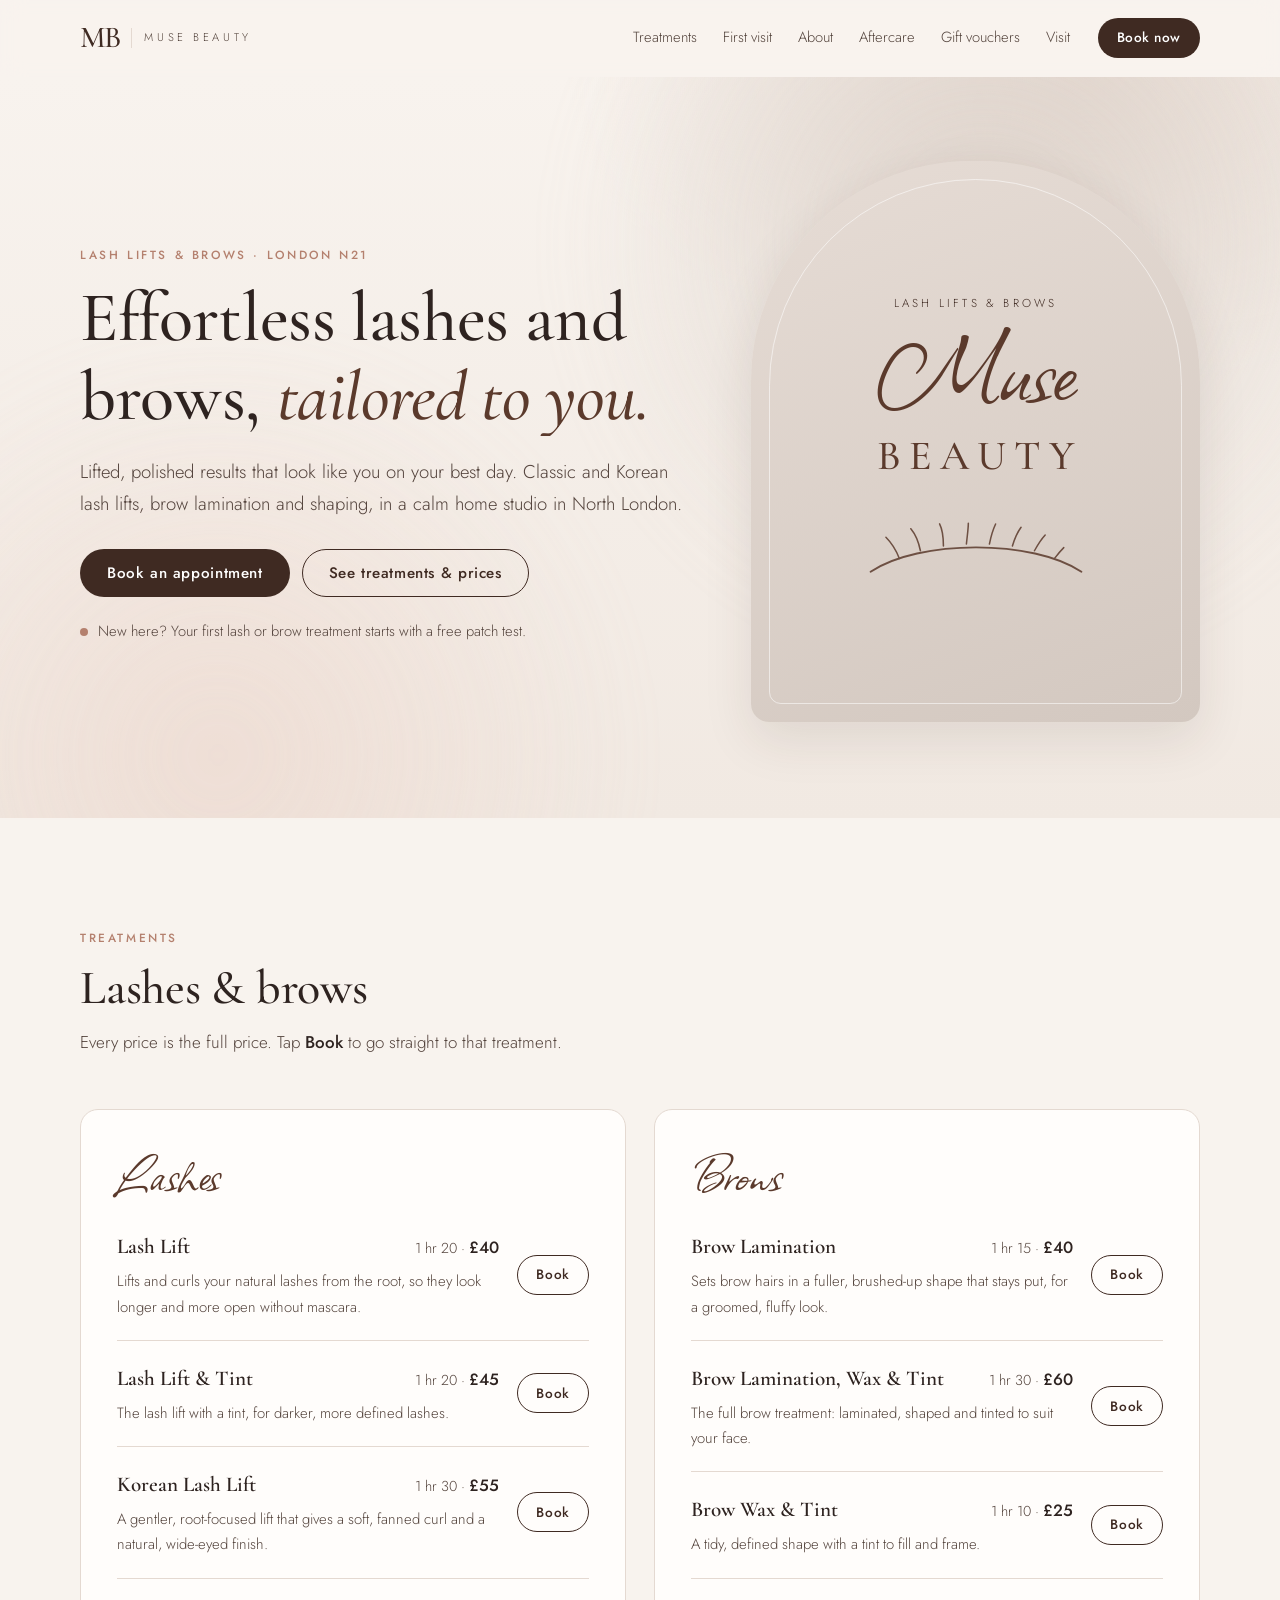
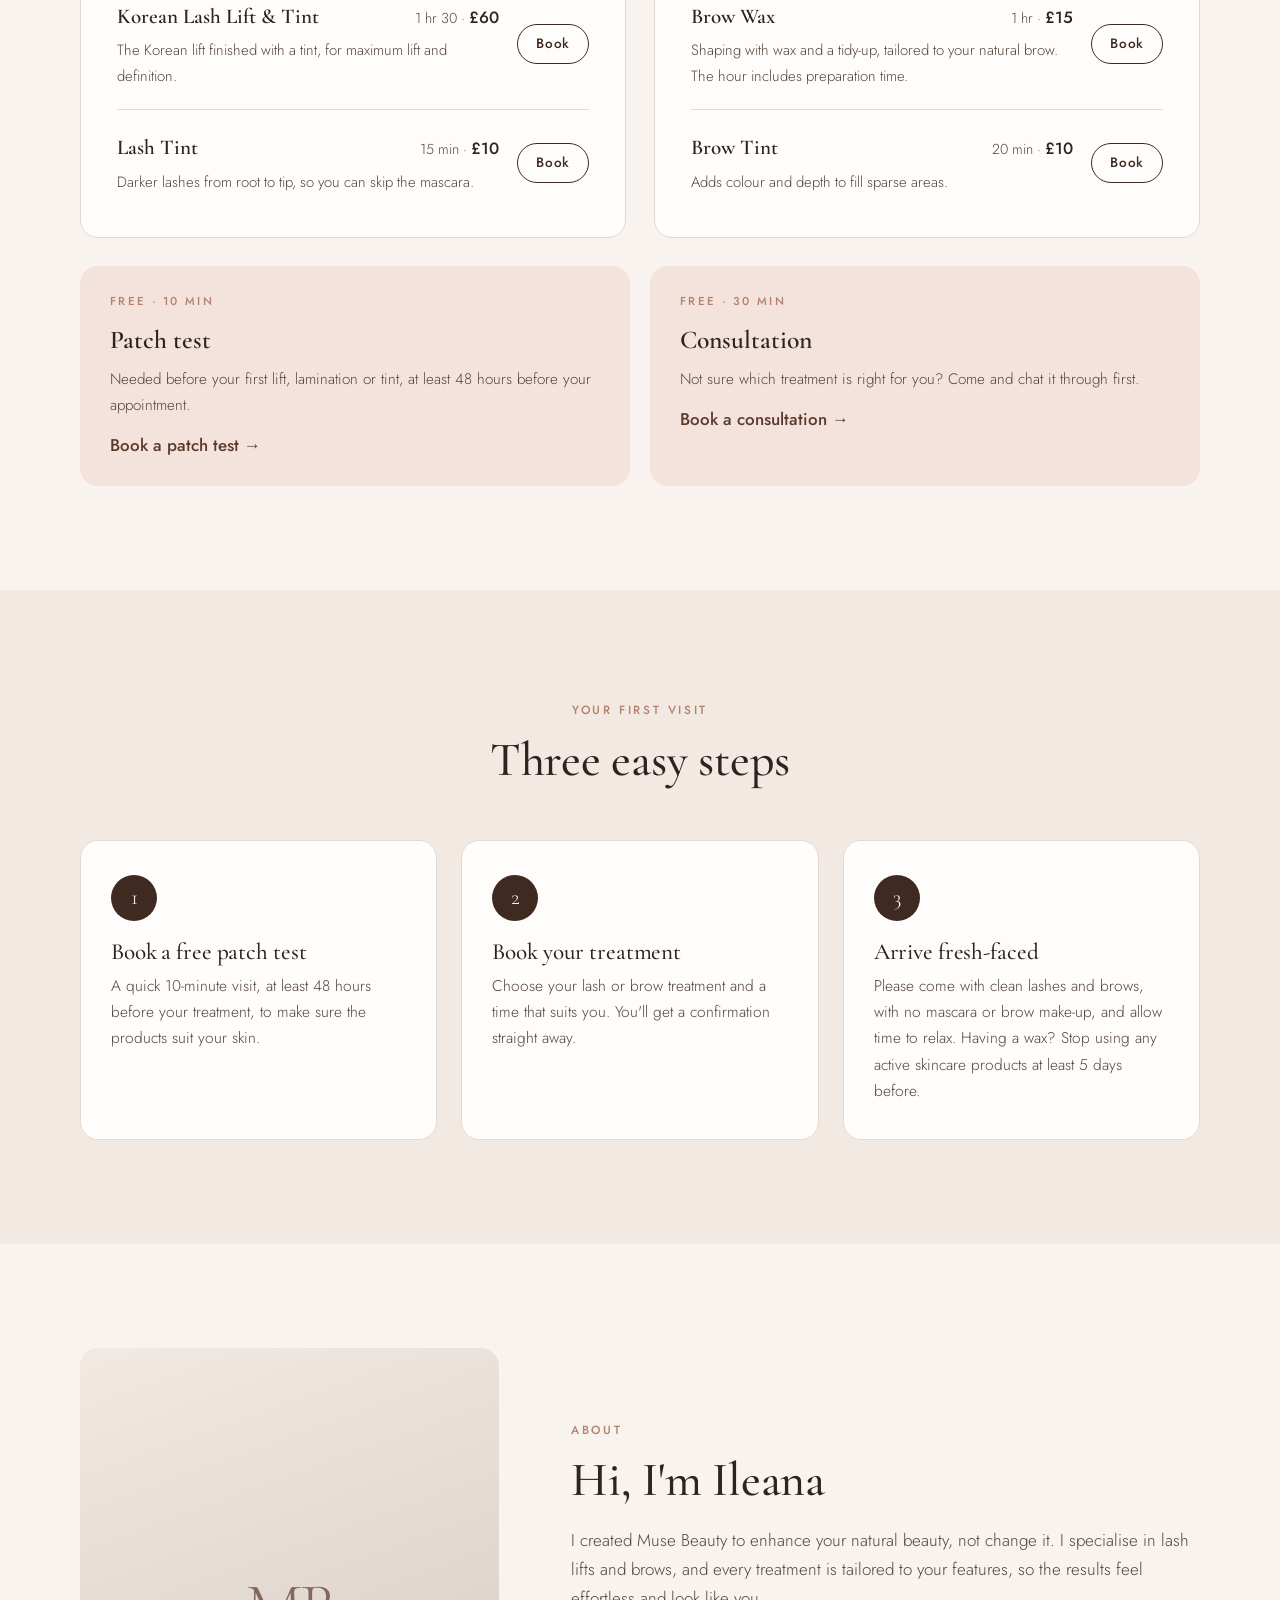
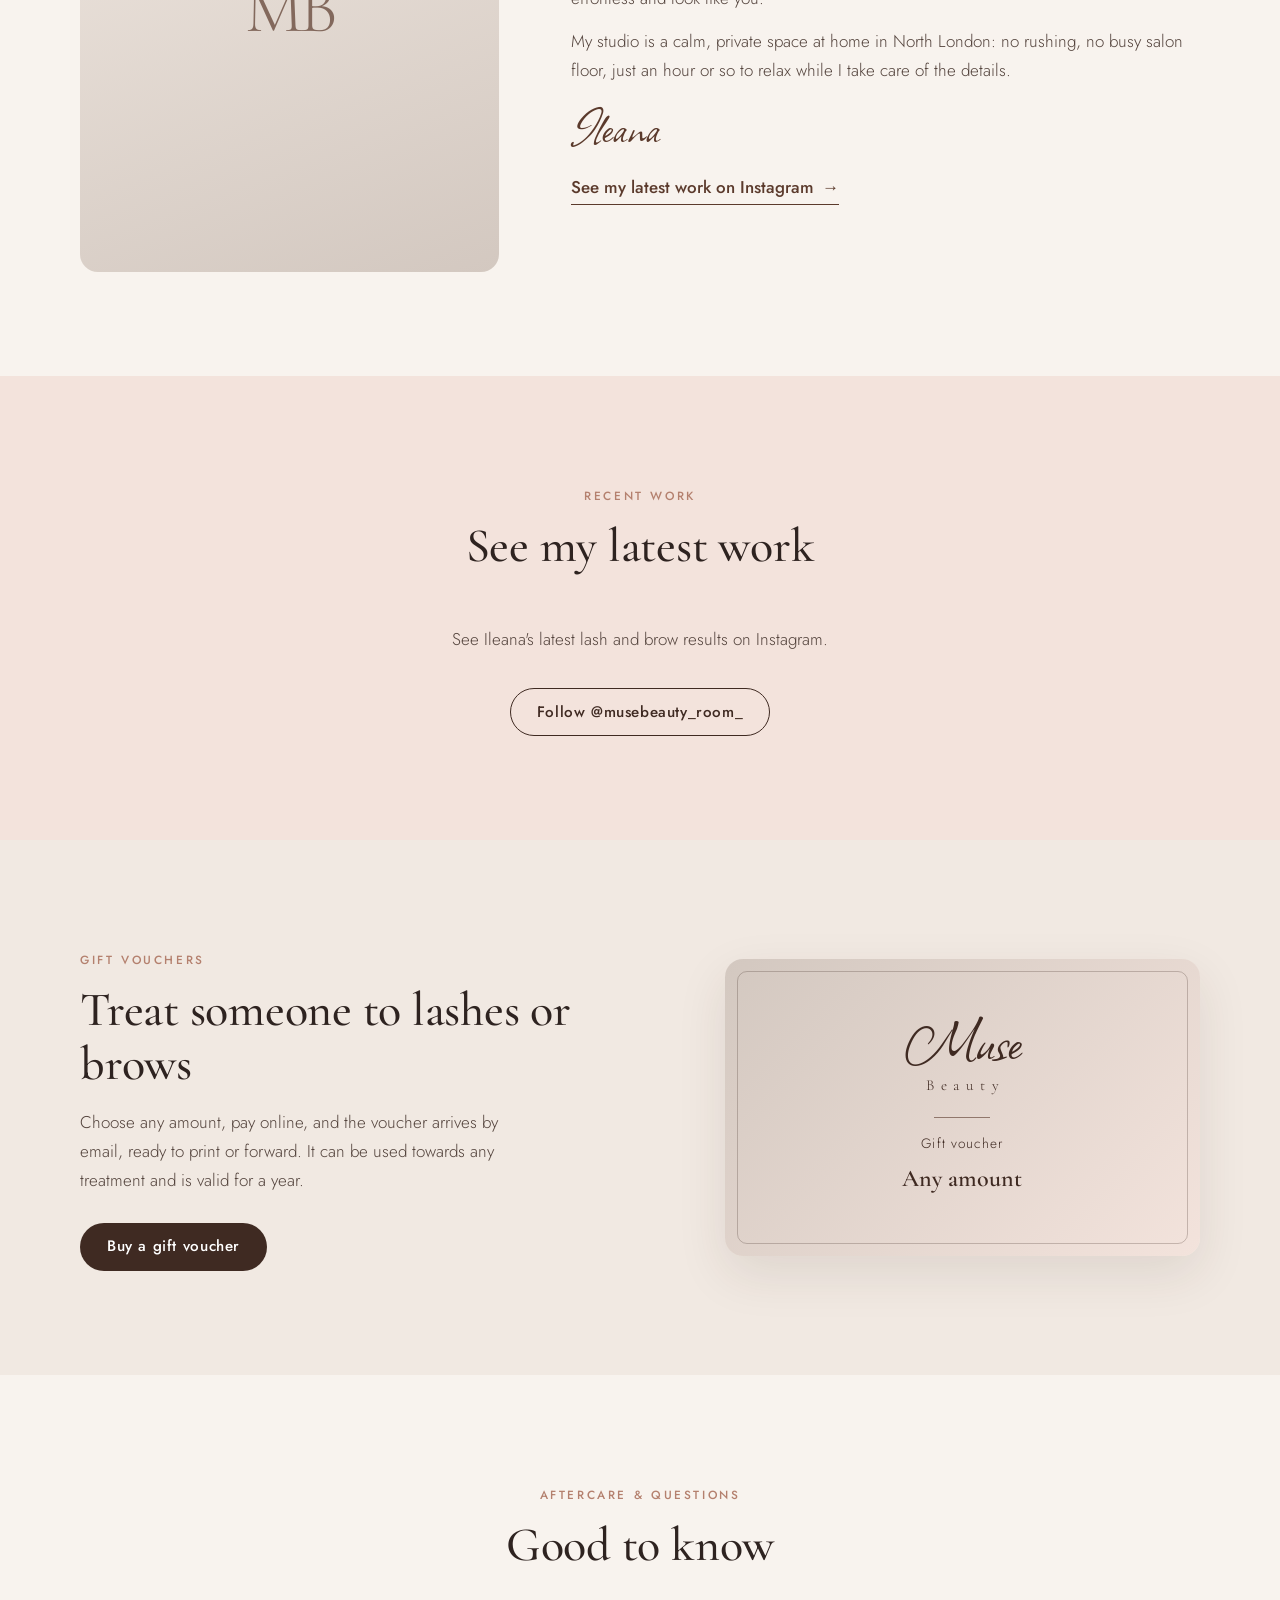
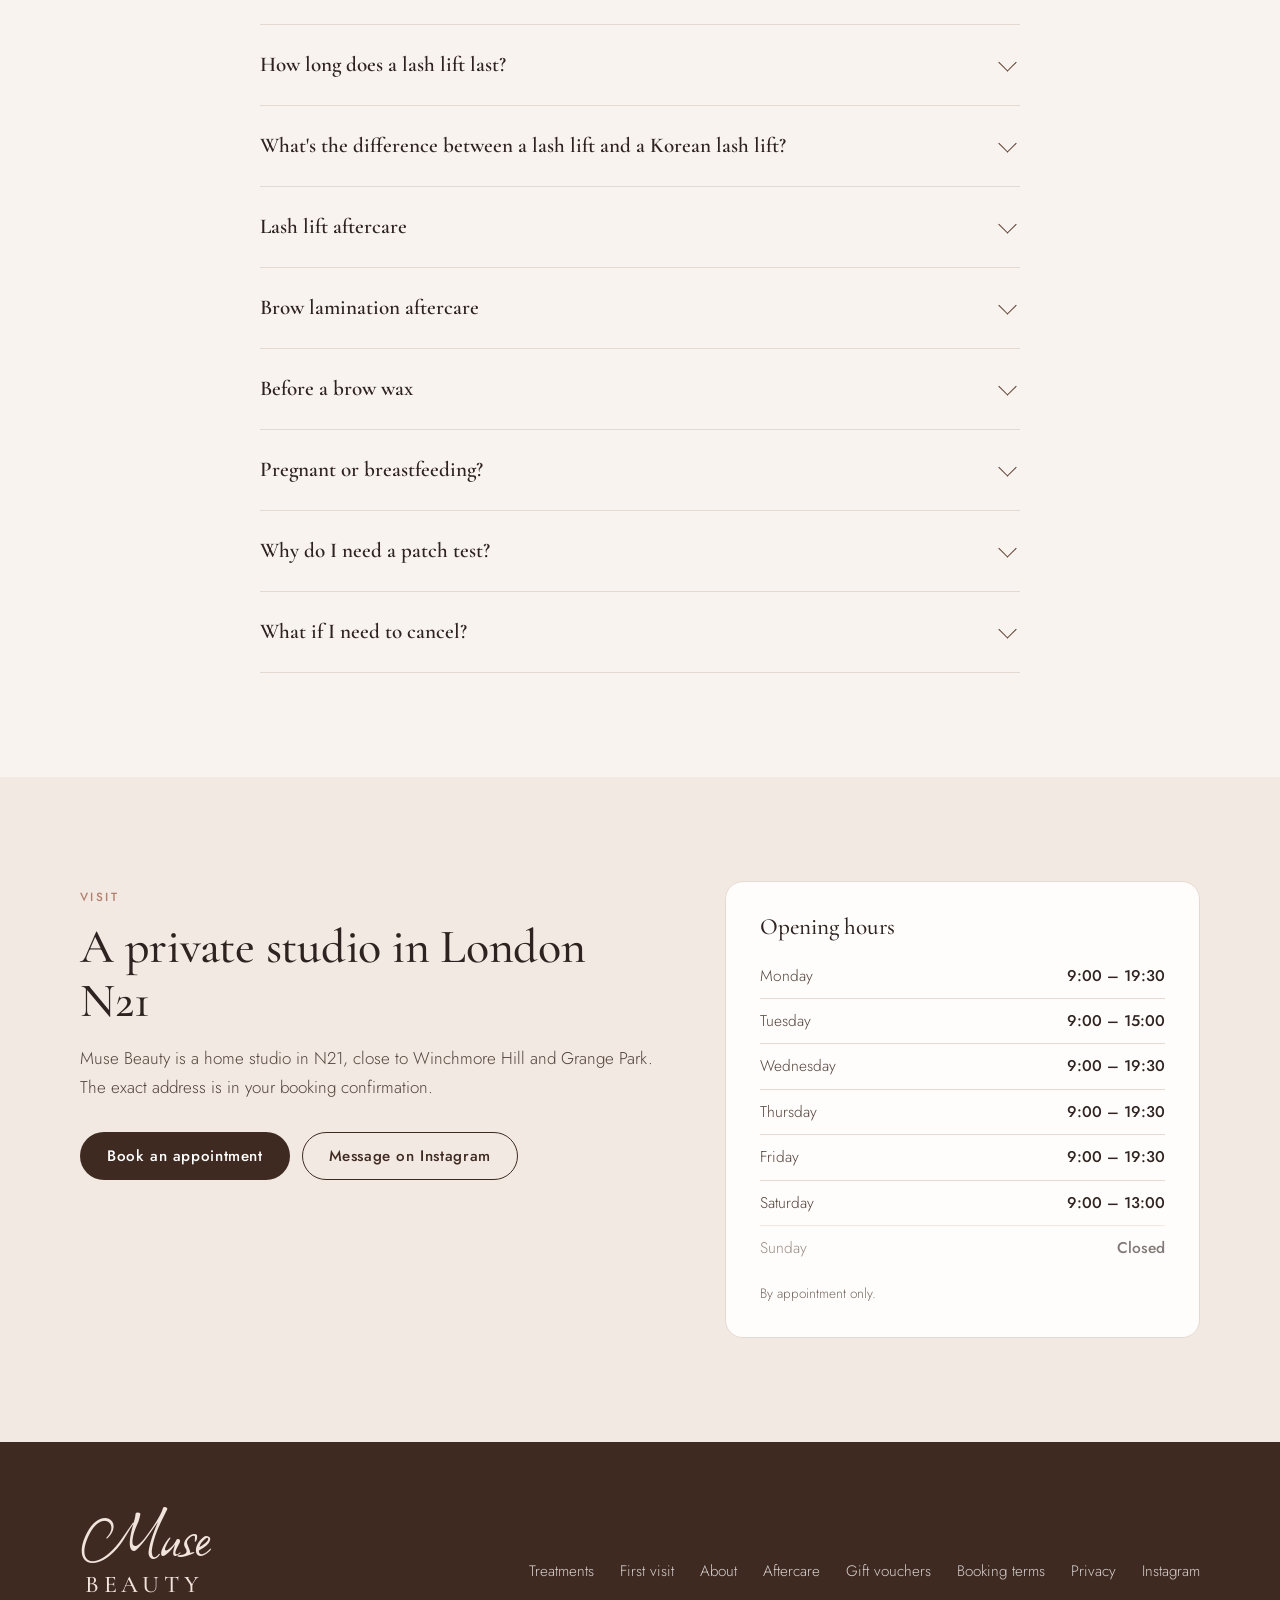
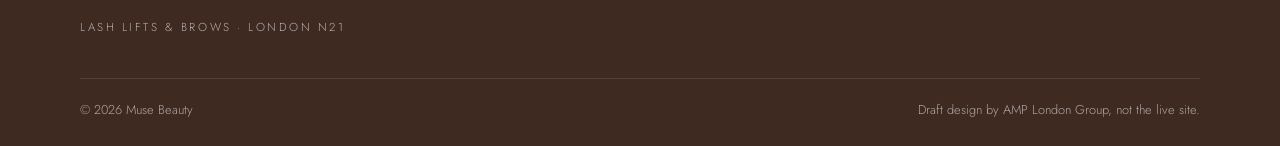
==== index.html @ 74c3582d "Muse Beauty website: first live version Co-Authored-By: Claude Opus 5.5 <noreply@anthropic.com>" ====
<!doctype html>
<html lang="en-GB">
<head>
<meta charset="utf-8">
<meta name="viewport" content="width=device-width, initial-scale=1">
<title>Muse Beauty | Lash Lifts &amp; Brow Lamination in London N21</title>
<meta name="description" content="Lash lifts, Korean lash lifts, brow lamination, waxing and tinting by Ileana at Muse Beauty, a calm home studio in London N21. Book online in a minute.">
<link rel="canonical" href="https://musebeautyroom.co.uk/">
<meta property="og:url" content="https://musebeautyroom.co.uk/">
<meta name="theme-color" content="#F8F3EE">
<meta property="og:title" content="Muse Beauty | Lash Lifts &amp; Brows, London N21">
<meta property="og:description" content="Effortless, lifted lashes and polished brows, tailored to you. Book online.">
<meta property="og:type" content="website">
<link rel="icon" href="assets/favicon.svg" type="image/svg+xml">
<script type="application/ld+json">
{
  "@context": "https://schema.org",
  "@type": "BeautySalon",
  "url": "https://musebeautyroom.co.uk/",
  "name": "Muse Beauty",
  "description": "Lash lifts, Korean lash lifts, brow lamination, waxing and tinting in a home studio in London N21.",
  "address": { "@type": "PostalAddress", "addressLocality": "London", "postalCode": "N21", "addressCountry": "GB" },
  "employee": { "@type": "Person", "name": "Ileana Alexandrou", "jobTitle": "Lash lift and brow artist" },
  "sameAs": ["https://www.instagram.com/musebeauty_room_"],
  "openingHoursSpecification": [
    { "@type": "OpeningHoursSpecification", "dayOfWeek": ["Monday","Wednesday","Thursday","Friday"], "opens": "09:00", "closes": "19:30" },
    { "@type": "OpeningHoursSpecification", "dayOfWeek": "Tuesday", "opens": "09:00", "closes": "15:00" },
    { "@type": "OpeningHoursSpecification", "dayOfWeek": "Saturday", "opens": "09:00", "closes": "13:00" }
  ],
  "hasOfferCatalog": {
    "@type": "OfferCatalog",
    "name": "Lash and brow treatments",
    "itemListElement": [
      { "@type": "Offer", "price": "40.00", "priceCurrency": "GBP", "itemOffered": { "@type": "Service", "name": "Lash Lift" } },
      { "@type": "Offer", "price": "45.00", "priceCurrency": "GBP", "itemOffered": { "@type": "Service", "name": "Lash Lift and Tint" } },
      { "@type": "Offer", "price": "55.00", "priceCurrency": "GBP", "itemOffered": { "@type": "Service", "name": "Korean Lash Lift" } },
      { "@type": "Offer", "price": "60.00", "priceCurrency": "GBP", "itemOffered": { "@type": "Service", "name": "Korean Lash Lift and Tint" } },
      { "@type": "Offer", "price": "10.00", "priceCurrency": "GBP", "itemOffered": { "@type": "Service", "name": "Lash Tint" } },
      { "@type": "Offer", "price": "15.00", "priceCurrency": "GBP", "itemOffered": { "@type": "Service", "name": "Brow Wax" } },
      { "@type": "Offer", "price": "25.00", "priceCurrency": "GBP", "itemOffered": { "@type": "Service", "name": "Brow Wax and Tint" } },
      { "@type": "Offer", "price": "40.00", "priceCurrency": "GBP", "itemOffered": { "@type": "Service", "name": "Brow Lamination" } },
      { "@type": "Offer", "price": "60.00", "priceCurrency": "GBP", "itemOffered": { "@type": "Service", "name": "Brow Lamination, Wax and Tint" } },
      { "@type": "Offer", "price": "10.00", "priceCurrency": "GBP", "itemOffered": { "@type": "Service", "name": "Brow Tint" } }
    ]
  }
}
</script>
<script>!function(d){if(matchMedia('(prefers-reduced-motion: reduce)').matches)return;d.classList.add('amp-motion');setTimeout(function(){if(!(window.AMPMotion&&AMPMotion.ready)){d.classList.remove('amp-motion');d.setAttribute('data-amp-gaveup','')}},3000)}(document.documentElement)</script>
<link rel="stylesheet" href="motion-kit/amp-motion.css">
<link rel="preconnect" href="https://fonts.googleapis.com">
<link rel="preconnect" href="https://fonts.gstatic.com" crossorigin>
<link href="https://fonts.googleapis.com/css2?family=Allison&family=Cormorant+Garamond:ital,wght@0,500;0,600;1,500&family=Jost:wght@300;400;500&display=swap" rel="stylesheet">
<link rel="stylesheet" href="css/style.css">
</head>
<body>

<a class="skip" href="#treatments">Skip to treatments</a>

<header class="site-header" data-motion-header>
  <div class="wrap header-in">
    <a class="brand" href="#top" aria-label="Muse Beauty, home">
      <span class="mono" aria-hidden="true">MB</span>
      <span class="brand-name">Muse Beauty</span>
    </a>
    <nav class="nav" id="nav" aria-label="Main">
      <a href="#treatments">Treatments</a>
      <a href="#first-visit">First visit</a>
      <a href="#about">About</a>
      <a href="#aftercare">Aftercare</a>
      <a href="#vouchers">Gift vouchers</a>
      <a href="#visit">Visit</a>
    </nav>
    <a class="btn btn-dark btn-sm" href="https://bookings.gettimely.com/musebeauty1/bb/book" target="_blank" rel="noopener">Book now</a>
    <button class="nav-toggle" aria-label="Menu" aria-expanded="false" aria-controls="nav"><span></span><span></span></button>
  </div>
</header>

<main id="top">

<section class="hero" data-motion="wash">
  <div class="wrap hero-in">
    <div class="hero-copy">
      <span class="eyebrow" data-motion="rise">Lash lifts &amp; brows · London N21</span>
      <h1 data-motion="lines">Effortless lashes and brows, <em>tailored to you.</em></h1>
      <p class="lede" data-motion="rise">Lifted, polished results that look like you on your best day. Classic and Korean lash lifts, brow lamination and shaping, in a calm home studio in North London.</p>
      <div class="cta-row" data-motion="rise">
        <a class="btn btn-dark" href="https://bookings.gettimely.com/musebeauty1/bb/book" target="_blank" rel="noopener" data-motion="nudge" data-motion-delay="3">Book an appointment</a>
        <a class="btn btn-line" href="#treatments">See treatments &amp; prices</a>
      </div>
      <p class="hero-note" data-motion="rise"><span class="dot" aria-hidden="true"></span>New here? Your first lash or brow treatment starts with a free patch test.</p>
    </div>

    <div class="hero-card" data-motion="unveil" aria-hidden="true">
      <div class="card-inner">
        <span class="card-eyebrow">Lash Lifts &amp; Brows</span>
        <span class="script">Muse</span>
        <span class="serif-cap">Beauty</span>
        <svg class="lash" viewBox="0 0 240 70" fill="none">
          <path data-motion="draw" data-motion-delay="0.5" d="M10 52 C60 18 180 18 230 52" stroke="currentColor" stroke-width="2" stroke-linecap="round"/>
          <g data-motion="draw" data-motion-delay="0.9" stroke="currentColor" stroke-width="1.6" stroke-linecap="round">
            <path d="M40 38 C36 28 32 22 26 16"/><path d="M62 30 C60 20 57 13 52 7"/><path d="M86 25 C86 15 85 8 82 2"/>
            <path d="M110 23 C111 13 112 7 112 1"/><path d="M134 23 C136 13 138 7 141 1"/><path d="M158 25 C161 15 164 9 169 3"/>
            <path d="M181 30 C186 21 190 15 197 9"/><path d="M202 38 C208 30 213 25 220 19"/>
          </g>
        </svg>
      </div>
    </div>
  </div>
</section>

<section class="section" id="treatments">
  <div class="wrap">
    <div class="section-head" data-motion="rise">
      <span class="eyebrow">Treatments</span>
      <h2>Lashes &amp; brows</h2>
      <p class="sub">Every price is the full price. Tap <b>Book</b> to go straight to that treatment.</p>
    </div>

    <div class="menu-grid">
      <div class="menu-col" data-motion="rise">
        <h3 class="menu-title"><span class="script-sm">Lashes</span></h3>
        <ul class="menu">
          <li>
            <div class="m-main"><span class="m-name">Lash Lift</span><span class="m-meta">1 hr 20 · <b>£40</b></span></div>
            <p class="m-desc">Lifts and curls your natural lashes from the root, so they look longer and more open without mascara.</p>
            <a class="m-book" href="https://bookings.gettimely.com/musebeauty1/bb/book?product=5133040:SV" target="_blank" rel="noopener" aria-label="Book Lash Lift">Book</a>
          </li>
          <li>
            <div class="m-main"><span class="m-name">Lash Lift &amp; Tint</span><span class="m-meta">1 hr 20 · <b>£45</b></span></div>
            <p class="m-desc">The lash lift with a tint, for darker, more defined lashes.</p>
            <a class="m-book" href="https://bookings.gettimely.com/musebeauty1/bb/book?product=5133068:SV" target="_blank" rel="noopener" aria-label="Book Lash Lift and Tint">Book</a>
          </li>
          <li>
            <div class="m-main"><span class="m-name">Korean Lash Lift</span><span class="m-meta">1 hr 30 · <b>£55</b></span></div>
            <p class="m-desc">A gentler, root-focused lift that gives a soft, fanned curl and a natural, wide-eyed finish.</p>
            <a class="m-book" href="https://bookings.gettimely.com/musebeauty1/bb/book?product=5133069:SV" target="_blank" rel="noopener" aria-label="Book Korean Lash Lift">Book</a>
          </li>
          <li>
            <div class="m-main"><span class="m-name">Korean Lash Lift &amp; Tint</span><span class="m-meta">1 hr 30 · <b>£60</b></span></div>
            <p class="m-desc">The Korean lift finished with a tint, for maximum lift and definition.</p>
            <a class="m-book" href="https://bookings.gettimely.com/musebeauty1/bb/book?product=5133072:SV" target="_blank" rel="noopener" aria-label="Book Korean Lash Lift and Tint">Book</a>
          </li>
          <li>
            <div class="m-main"><span class="m-name">Lash Tint</span><span class="m-meta">15 min · <b>£10</b></span></div>
            <p class="m-desc">Darker lashes from root to tip, so you can skip the mascara.</p>
            <a class="m-book" href="https://bookings.gettimely.com/musebeauty1/bb/book?product=5133075:SV" target="_blank" rel="noopener" aria-label="Book Lash Tint">Book</a>
          </li>
        </ul>
      </div>

      <div class="menu-col" data-motion="rise">
        <h3 class="menu-title"><span class="script-sm">Brows</span></h3>
        <ul class="menu">
          <li>
            <div class="m-main"><span class="m-name">Brow Lamination</span><span class="m-meta">1 hr 15 · <b>£40</b></span></div>
            <p class="m-desc">Sets brow hairs in a fuller, brushed-up shape that stays put, for a groomed, fluffy look.</p>
            <a class="m-book" href="https://bookings.gettimely.com/musebeauty1/bb/book?product=5133083:SV" target="_blank" rel="noopener" aria-label="Book Brow Lamination">Book</a>
          </li>
          <li>
            <div class="m-main"><span class="m-name">Brow Lamination, Wax &amp; Tint</span><span class="m-meta">1 hr 30 · <b>£60</b></span></div>
            <p class="m-desc">The full brow treatment: laminated, shaped and tinted to suit your face.</p>
            <a class="m-book" href="https://bookings.gettimely.com/musebeauty1/bb/book?product=5133085:SV" target="_blank" rel="noopener" aria-label="Book Brow Lamination, Wax and Tint">Book</a>
          </li>
          <li>
            <div class="m-main"><span class="m-name">Brow Wax &amp; Tint</span><span class="m-meta">1 hr 10 · <b>£25</b></span></div>
            <p class="m-desc">A tidy, defined shape with a tint to fill and frame.</p>
            <a class="m-book" href="https://bookings.gettimely.com/musebeauty1/bb/book?product=5133081:SV" target="_blank" rel="noopener" aria-label="Book Brow Wax and Tint">Book</a>
          </li>
          <li>
            <div class="m-main"><span class="m-name">Brow Wax</span><span class="m-meta">1 hr · <b>£15</b></span></div>
            <p class="m-desc">Shaping with wax and a tidy-up, tailored to your natural brow. The hour includes preparation time.</p>
            <a class="m-book" href="https://bookings.gettimely.com/musebeauty1/bb/book?product=5133079:SV" target="_blank" rel="noopener" aria-label="Book Brow Wax">Book</a>
          </li>
          <li>
            <div class="m-main"><span class="m-name">Brow Tint</span><span class="m-meta">20 min · <b>£10</b></span></div>
            <p class="m-desc">Adds colour and depth to fill sparse areas.</p>
            <a class="m-book" href="https://bookings.gettimely.com/musebeauty1/bb/book?product=5133086:SV" target="_blank" rel="noopener" aria-label="Book Brow Tint">Book</a>
          </li>
        </ul>
      </div>
    </div>

    <div class="extras" data-motion="rise" data-motion-stagger>
      <a class="extra" href="https://bookings.gettimely.com/musebeauty1/bb/book?product=5296921:SV" target="_blank" rel="noopener">
        <span class="x-tag">Free · 10 min</span>
        <span class="x-name">Patch test</span>
        <span class="x-desc">Needed before your first lift, lamination or tint, at least 48 hours before your appointment.</span>
        <span class="x-cta">Book a patch test <span aria-hidden="true">→</span></span>
      </a>
      <a class="extra" href="https://bookings.gettimely.com/musebeauty1/bb/book?product=5327398:SV" target="_blank" rel="noopener">
        <span class="x-tag">Free · 30 min</span>
        <span class="x-name">Consultation</span>
        <span class="x-desc">Not sure which treatment is right for you? Come and chat it through first.</span>
        <span class="x-cta">Book a consultation <span aria-hidden="true">→</span></span>
      </a>
    </div>
  </div>
</section>

<section class="section linen" id="first-visit">
  <div class="wrap">
    <div class="section-head center" data-motion="rise">
      <span class="eyebrow">Your first visit</span>
      <h2>Three easy steps</h2>
    </div>
    <ol class="steps" data-motion="steps">
      <li><span class="n">1</span><h3>Book a free patch test</h3><p>A quick 10-minute visit, at least 48 hours before your treatment, to make sure the products suit your skin.</p></li>
      <li><span class="n">2</span><h3>Book your treatment</h3><p>Choose your lash or brow treatment and a time that suits you. You'll get a confirmation straight away.</p></li>
      <li><span class="n">3</span><h3>Arrive fresh-faced</h3><p>Please come with clean lashes and brows, with no mascara or brow make-up, and allow time to relax. Having a wax? Stop using any active skincare products at least 5 days before.</p></li>
    </ol>
  </div>
</section>

<section class="section" id="about">
  <div class="wrap about-in">
    <div class="about-photo" data-motion="unveil" aria-hidden="true">
      <span class="ph-mono" aria-hidden="true">MB</span>
    </div>
    <div class="about-copy" data-motion="rise">
      <span class="eyebrow">About</span>
      <h2>Hi, I'm Ileana</h2>
      <p>I created Muse Beauty to enhance your natural beauty, not change it. I specialise in lash lifts and brows, and every treatment is tailored to your features, so the results feel effortless and look like you.</p>
      <p>My studio is a calm, private space at home in North London: no rushing, no busy salon floor, just an hour or so to relax while I take care of the details.</p>
      <p class="sign">Ileana</p>
      <a class="text-link" href="https://www.instagram.com/musebeauty_room_" target="_blank" rel="noopener">See my latest work on Instagram <span aria-hidden="true">→</span></a>
    </div>
  </div>
</section>

<section class="section blush" id="work">
  <div class="wrap">
    <div class="section-head center" data-motion="rise">
      <span class="eyebrow">Recent work</span>
      <h2>See my latest work</h2>
    </div>
    <p class="center" data-motion="rise">See Ileana's latest lash and brow results on Instagram.</p>
    <p class="center gallery-link" data-motion="rise"><a class="btn btn-line" href="https://www.instagram.com/musebeauty_room_" target="_blank" rel="noopener">Follow @musebeauty_room_</a></p>
  </div>
</section>

<section class="section linen" id="vouchers">
  <div class="wrap voucher-in">
    <div class="voucher-copy" data-motion="rise">
      <span class="eyebrow">Gift vouchers</span>
      <h2>Treat someone to lashes or brows</h2>
      <p>Choose any amount, pay online, and the voucher arrives by email, ready to print or forward. It can be used towards any treatment and is valid for a year.</p>
      <a class="btn btn-dark" href="https://musebeauty1.gettimely.com/#gift-vouchers" target="_blank" rel="noopener">Buy a gift voucher</a>
    </div>
    <div class="voucher-card" data-motion="unveil" aria-hidden="true">
      <span class="v-script">Muse</span>
      <span class="v-cap">Beauty</span>
      <span class="v-rule"></span>
      <span class="v-label">Gift voucher</span>
      <span class="v-amount">Any amount</span>
    </div>
  </div>
</section>

<section class="section" id="aftercare">
  <div class="wrap narrow">
    <div class="section-head center" data-motion="rise">
      <span class="eyebrow">Aftercare &amp; questions</span>
      <h2>Good to know</h2>
    </div>
    <div class="faq" data-motion="rise">
      <details>
        <summary>How long does a lash lift last?</summary>
        <p>Usually around 6 to 8 weeks, as your natural lashes grow and shed. Brow lamination usually lasts around 4 to 6 weeks.</p>
      </details>
      <details>
        <summary>What's the difference between a lash lift and a Korean lash lift?</summary>
        <p>Both curl your natural lashes. A Korean lash lift focuses the lift right at the root using a gentler method, giving a softer, fanned, wide-eyed look. Not sure which suits you? Book a free consultation.</p>
      </details>
      <details>
        <summary>Lash lift aftercare</summary>
        <ul>
          <li>Keep lashes dry for 24 hours: no steam, saunas, swimming or hot showers on the face.</li>
          <li>No mascara for 24 hours.</li>
          <li>Avoid oil-based make-up removers around the eyes.</li>
          <li>Try not to sleep face-down on the first night.</li>
        </ul>
      </details>
      <details>
        <summary>Brow lamination aftercare</summary>
        <ul>
          <li>Keep brows dry for 24 hours and avoid brow make-up.</li>
          <li>Brush them into place each morning.</li>
          <li>After 24 hours, a little nourishing brow oil helps keep them healthy.</li>
        </ul>
      </details>
      <details>
        <summary>Before a brow wax</summary>
        <p>It's recommended that you stop using any active skincare products, such as retinol or exfoliating acids, for at least 5 days before your wax appointment. Active products make the skin more sensitive, so waxing over them can cause redness or lifting. If you're unsure about something you use, ask before you book.</p>
      </details>
      <details>
        <summary>Pregnant or breastfeeding?</summary>
        <p>Please let us know when you book. Hormone changes can make skin more sensitive and lash and brow results less predictable, so we'll talk it through with you first. We may suggest a new patch test, or waiting until after your baby arrives for some treatments.</p>
      </details>
      <details>
        <summary>Why do I need a patch test?</summary>
        <p>Lifting, lamination and tinting products can cause a reaction in a small number of people. A quick patch test at least 48 hours before your first treatment keeps you safe. It's free.</p>
      </details>
      <details>
        <summary>What if I need to cancel?</summary>
        <p>Please give at least 48 hours' notice to cancel or move, so the time can be offered to someone else. A deposit is taken when you book, and it's kept if you cancel later than that or don't turn up. You can manage your booking from your confirmation email. See the full <a href="booking-terms.html">booking terms</a>.</p>
      </details>
    </div>
  </div>
</section>

<section class="section linen" id="visit">
  <div class="wrap visit-in">
    <div data-motion="rise">
      <span class="eyebrow">Visit</span>
      <h2>A private studio in London N21</h2>
      <p>Muse Beauty is a home studio in N21, close to Winchmore Hill and Grange Park. The exact address is in your booking confirmation.</p>
      <div class="cta-row">
        <a class="btn btn-dark" href="https://bookings.gettimely.com/musebeauty1/bb/book" target="_blank" rel="noopener">Book an appointment</a>
        <a class="btn btn-line" href="https://www.instagram.com/musebeauty_room_" target="_blank" rel="noopener">Message on Instagram</a>
      </div>
    </div>
    <div class="hours" data-motion="rise">
      <h3>Opening hours</h3>
      <ul>
        <li><span>Monday</span><b>9:00 – 19:30</b></li>
        <li><span>Tuesday</span><b>9:00 – 15:00</b></li>
        <li><span>Wednesday</span><b>9:00 – 19:30</b></li>
        <li><span>Thursday</span><b>9:00 – 19:30</b></li>
        <li><span>Friday</span><b>9:00 – 19:30</b></li>
        <li><span>Saturday</span><b>9:00 – 13:00</b></li>
        <li class="closed"><span>Sunday</span><b>Closed</b></li>
      </ul>
      <p class="small">By appointment only.</p>
    </div>
  </div>
</section>

</main>

<footer class="site-footer">
  <div class="wrap footer-in">
    <div class="f-brand">
      <span class="script f-script">Muse</span>
      <span class="serif-cap f-cap">Beauty</span>
      <span class="f-tag">Lash Lifts &amp; Brows · London N21</span>
    </div>
    <nav class="f-links" aria-label="Footer">
      <a href="#treatments">Treatments</a>
      <a href="#first-visit">First visit</a>
      <a href="#about">About</a>
      <a href="#aftercare">Aftercare</a>
      <a href="#vouchers">Gift vouchers</a>
      <a href="booking-terms.html">Booking terms</a>
      <a href="privacy.html">Privacy</a>
      <a href="https://www.instagram.com/musebeauty_room_" target="_blank" rel="noopener">Instagram</a>
    </nav>
  </div>
  <div class="wrap f-legal">
    <span>© 2026 Muse Beauty</span>
    <span>Draft design by AMP London Group, not the live site.</span>
  </div>
</footer>

<div class="book-bar" aria-label="Quick booking">
  <a class="btn btn-dark" href="https://bookings.gettimely.com/musebeauty1/bb/book" target="_blank" rel="noopener">Book now</a>
</div>

<script defer src="motion-kit/vendor/gsap.min.js"></script>
<script defer src="motion-kit/vendor/SplitText.min.js"></script>
<script defer src="motion-kit/vendor/DrawSVGPlugin.min.js"></script>
<script defer src="motion-kit/amp-motion.js"></script>
<script defer src="js/main.js"></script>
</body>
</html>
---- motion-kit/amp-motion.css ----
/*! AMP motion kit v1.1.0 · AMP London Group
   Start states apply ONLY under html.amp-motion (set by the head snippet, confirmed by
   amp-motion.js). No JS, reduced motion, or a kit that fails to load → everything is
   simply visible. Elements get .is-in when their entrance has finished. */

/* ---------- start states ---------- */

html.amp-motion [data-motion="rise"]:not([data-motion-stagger]):not(.is-in),
html.amp-motion [data-motion="rise"][data-motion-stagger] > :not(.is-in) {
  opacity: 0;
  transform: translateY(16px);
}

html.amp-motion [data-motion="unveil"]:not([data-motion-stagger]):not(.is-in),
html.amp-motion [data-motion="unveil"][data-motion-stagger] > :not(.is-in) {
  opacity: 0;
  transform: translateY(12px);
  clip-path: inset(10% 4% 10% 4% round 16px);
}

html.amp-motion [data-motion="lines"]:not(.is-in),
html.amp-motion [data-motion="draw"]:not(.is-in) { opacity: 0; }

/* CSS transitions on a site's cards would fight the tween; they come back with .is-in */
html.amp-motion [data-motion]:not(.is-in),
html.amp-motion [data-motion-stagger] > :not(.is-in) { transition: none !important; }

/* ---------- steps: unlit steps are dimmed, never hidden ---------- */

html.amp-motion [data-motion="steps"] > * { transition: opacity 0.6s ease; }
html.amp-motion [data-motion="steps"] > :not(.is-lit) { opacity: 0.42; }

/* ---------- wash: brand-colour light that drifts into place once, then rests ----------
   (layer injected by the kit; the drift waits, paused, until the section is on screen.
   Nothing loops: an endless animation costs CPU/GPU on every frame, for ever.) */

[data-motion="wash"] { position: relative; isolation: isolate; }
.amp-wash { position: absolute; inset: 0; overflow: hidden; z-index: 0; pointer-events: none; }
.amp-wash i {
  position: absolute;
  width: 70%;
  aspect-ratio: 1;
  border-radius: 50%;
  filter: blur(40px);
  opacity: 0.75;
  animation-duration: 9s;
  animation-timing-function: cubic-bezier(0.2, 0.7, 0.2, 1);
  animation-iteration-count: 1;
  animation-fill-mode: both;
  animation-play-state: paused;
}
[data-motion="wash"].is-washing .amp-wash i { animation-play-state: running; }
.amp-wash i:nth-child(1) {
  right: -12%; top: -38%;
  background: radial-gradient(circle, var(--wash-a, rgba(63, 176, 143, 0.55)) 0%, transparent 65%);
  animation-name: ampWashA;
}
.amp-wash i:nth-child(2) {
  left: -18%; bottom: -52%;
  background: radial-gradient(circle, var(--wash-b, rgba(238, 131, 84, 0.28)) 0%, transparent 65%);
  animation-name: ampWashB;
}
[data-motion="wash"] > :not(.amp-wash) { position: relative; z-index: 1; }

@keyframes ampWashA { from { transform: translate3d(14%, -12%, 0) scale(0.88); opacity: 0; } to { transform: none; opacity: 0.75; } }
@keyframes ampWashB { from { transform: translate3d(-12%, 12%, 0) scale(0.9); opacity: 0; } to { transform: none; opacity: 0.75; } }

/* ---------- nudge: one soft ring, once ---------- */

.amp-nudge { position: relative; }
.amp-nudge::after {
  content: "";
  position: absolute;
  inset: 0;
  border-radius: inherit;
  pointer-events: none;
  animation: ampNudge 1.4s cubic-bezier(0.2, 0.7, 0.2, 1) 1 both;
}
@keyframes ampNudge {
  from { box-shadow: 0 0 0 0 var(--motion-ring, rgba(23, 122, 101, 0.45)); }
  to { box-shadow: 0 0 0 16px transparent; }
}

/* ---------- belt and braces ---------- */

@media (prefers-reduced-motion: reduce) {
  .amp-wash i, .amp-nudge::after { animation: none !important; }
}
---- css/style.css ----
/* Muse Beauty, draft (Oct 2026). Brand from her logo: greige panel, cocoa script, cream paper.
   Type: Allison (the "Muse" signature), Cormorant Garamond (the BEAUTY capitals), Jost (body).
   Motion: motion-kit/ (data-motion labels). Everything is visible without JS or with reduced motion. */

:root {
  --cream: #F8F3EE;
  --paper: #FFFDFB;
  --linen: #F1E9E2;
  --greige: #D3C8C0;
  --taupe: #A08E82;
  --mocha: #5B3A2C;
  --cocoa: #3F2A22;
  --ink: #2E2320;
  --body: #54443D;
  --blush: #F3E3DC;
  --rose: #B4806E;
  --line: #E4D9D1;

  --wash-a: rgba(211, 200, 192, 0.85);
  --wash-b: rgba(234, 205, 193, 0.55);
  --motion-ring: rgba(91, 58, 44, 0.35);

  --script: "Allison", "Brush Script MT", cursive;
  --serif: "Cormorant Garamond", "Iowan Old Style", Georgia, serif;
  --sans: "Jost", -apple-system, "Segoe UI", Roboto, sans-serif;

  --header-h: 76px;
  --radius: 18px;
  --shadow: 0 18px 50px rgba(63, 42, 34, 0.10);
}

* { margin: 0; padding: 0; box-sizing: border-box; }
html { scroll-behavior: smooth; scroll-padding-top: calc(var(--header-h) + 12px); }
@media (prefers-reduced-motion: reduce) { html { scroll-behavior: auto; } }
body { font-family: var(--sans); font-weight: 300; font-size: 1.0625rem; line-height: 1.7; color: var(--body); background: var(--cream); -webkit-font-smoothing: antialiased; }
img { max-width: 100%; display: block; }
a { color: inherit; }
b, strong { font-weight: 500; color: var(--ink); }

.wrap { width: min(1120px, 100% - 40px); margin-inline: auto; }
.wrap.narrow { width: min(760px, 100% - 40px); }
.center { text-align: center; }
.skip { position: absolute; left: -999px; top: 8px; background: var(--cocoa); color: #fff; padding: 8px 14px; border-radius: 8px; z-index: 100; }
.skip:focus { left: 12px; }
:focus-visible { outline: 2px solid var(--mocha); outline-offset: 3px; border-radius: 4px; }

h1, h2, h3 { font-family: var(--serif); font-weight: 500; color: var(--ink); line-height: 1.12; letter-spacing: -0.005em; }
h1 { font-size: clamp(2.6rem, 6vw, 4.4rem); }
h1 em, h2 em { font-style: italic; color: var(--mocha); }
h2 { font-size: clamp(2.1rem, 4vw, 3rem); }
h3 { font-size: 1.45rem; }

.eyebrow { display: inline-block; font-size: 0.74rem; font-weight: 500; letter-spacing: 0.22em; text-transform: uppercase; color: var(--rose); margin-bottom: 14px; }
.lede { font-size: 1.16rem; max-width: 34em; margin-top: 20px; }
.small { font-size: 0.85rem; opacity: 0.8; }

/* buttons */
.btn { display: inline-flex; align-items: center; justify-content: center; gap: 8px; min-height: 48px; padding: 0 26px; border-radius: 999px; font: 500 0.95rem/1 var(--sans); letter-spacing: 0.04em; text-decoration: none; border: 1px solid transparent; transition: background 0.25s ease, color 0.25s ease, border-color 0.25s ease, transform 0.25s ease; cursor: pointer; }
.btn-dark { background: var(--cocoa); color: #fff; }
.btn-dark:hover { background: var(--mocha); transform: translateY(-1px); }
.btn-line { border-color: var(--cocoa); color: var(--cocoa); background: transparent; }
.btn-line:hover { background: var(--cocoa); color: #fff; }
.btn-sm { min-height: 40px; padding: 0 18px; font-size: 0.85rem; }
.cta-row { display: flex; flex-wrap: wrap; gap: 12px; margin-top: 30px; }
.text-link { display: inline-flex; gap: 8px; margin-top: 18px; color: var(--mocha); font-weight: 500; text-decoration: none; border-bottom: 1px solid currentColor; padding-bottom: 2px; }

/* header */
.site-header { position: sticky; top: 0; z-index: 50; background: rgba(248, 243, 238, 0.86); backdrop-filter: saturate(140%) blur(12px); -webkit-backdrop-filter: saturate(140%) blur(12px); border-bottom: 1px solid transparent; transition: border-color 0.3s ease, box-shadow 0.3s ease; }
.site-header.is-scrolled { border-bottom-color: var(--line); box-shadow: 0 6px 24px rgba(63, 42, 34, 0.06); }
.header-in { height: var(--header-h); display: flex; align-items: center; gap: 28px; }
.brand { display: flex; align-items: center; gap: 12px; text-decoration: none; margin-right: auto; }
.mono { font-family: var(--serif); font-weight: 500; font-size: 1.9rem; letter-spacing: -0.06em; color: var(--cocoa); line-height: 1; }
.brand-name { font-size: 0.7rem; letter-spacing: 0.32em; text-transform: uppercase; color: var(--body); padding-left: 12px; border-left: 1px solid var(--line); }
.nav { display: flex; gap: 26px; }
.nav a { text-decoration: none; font-size: 0.92rem; color: var(--body); position: relative; padding: 6px 0; }
.nav a::after { content: ""; position: absolute; left: 0; right: 0; bottom: 0; height: 1px; background: var(--mocha); transform: scaleX(0); transform-origin: left; transition: transform 0.3s ease; }
.nav a:hover::after { transform: scaleX(1); }
.nav-toggle { display: none; width: 44px; height: 44px; border: 1px solid var(--line); border-radius: 50%; background: transparent; position: relative; cursor: pointer; }
.nav-toggle span { position: absolute; left: 13px; right: 13px; height: 1.5px; background: var(--cocoa); transition: transform 0.3s ease, top 0.3s ease; }
.nav-toggle span:first-child { top: 18px; } .nav-toggle span:last-child { top: 25px; }
.nav-toggle[aria-expanded="true"] span:first-child { top: 21px; transform: rotate(45deg); }
.nav-toggle[aria-expanded="true"] span:last-child { top: 21px; transform: rotate(-45deg); }

/* hero */
.hero { position: relative; overflow: hidden; background: radial-gradient(800px 480px at 85% 0%, #EADFD7 0%, transparent 65%), linear-gradient(180deg, var(--cream), var(--linen)); }
.hero-in { position: relative; z-index: 2; display: grid; grid-template-columns: 1.15fr 0.85fr; gap: 64px; align-items: center; padding-block: 84px 96px; }
.hero h1 { max-width: 12em; }
.hero-note { display: flex; align-items: center; gap: 10px; margin-top: 22px; font-size: 0.92rem; }
.hero-note .dot { width: 8px; height: 8px; border-radius: 50%; background: var(--rose); flex-shrink: 0; }

.hero-card { aspect-ratio: 4 / 5; border-radius: 220px 220px var(--radius) var(--radius); background: linear-gradient(160deg, #E6DCD5 0%, var(--greige) 100%); box-shadow: var(--shadow); padding: 18px; }
.card-inner { height: 100%; border-radius: 210px 210px 12px 12px; border: 1px solid rgba(255, 255, 255, 0.55); display: flex; flex-direction: column; align-items: center; justify-content: center; text-align: center; color: var(--mocha); padding: 24px; }
.card-eyebrow { font-size: 0.72rem; letter-spacing: 0.28em; text-transform: uppercase; color: var(--cocoa); margin-bottom: 10px; }
.script { font-family: var(--script); font-size: clamp(5rem, 9vw, 7.4rem); line-height: 0.8; color: var(--mocha); }
.serif-cap { font-family: var(--serif); font-weight: 500; font-size: clamp(1.9rem, 3.4vw, 2.6rem); letter-spacing: 0.2em; text-transform: uppercase; color: var(--mocha); margin-top: 6px; padding-left: 0.2em; }
.lash { width: 72%; max-width: 230px; margin-top: 30px; color: var(--mocha); opacity: 0.85; }

/* sections */
.section { padding-block: 104px; }
.section.linen { background: var(--linen); }
.section.blush { background: var(--blush); }
.section-head { margin-bottom: 52px; max-width: 640px; }
.section-head.center { margin-inline: auto; text-align: center; }
.section-head .sub { margin-top: 12px; }

/* treatment menu */
.menu-grid { display: grid; grid-template-columns: 1fr 1fr; gap: 28px; }
.menu-col { background: var(--paper); border: 1px solid var(--line); border-radius: var(--radius); padding: 36px 36px 22px; }
.menu-title { margin-bottom: 6px; }
.script-sm { font-family: var(--script); font-weight: 400; font-size: 3.6rem; line-height: 1; color: var(--mocha); }
.menu { list-style: none; }
.menu li { display: grid; grid-template-columns: 1fr auto; column-gap: 18px; align-items: center; padding: 20px 0; border-top: 1px solid var(--line); }
.menu li:first-child { border-top: none; }
.m-main { display: flex; flex-wrap: wrap; align-items: baseline; justify-content: space-between; gap: 4px 14px; }
.m-name { font-family: var(--serif); font-size: 1.32rem; font-weight: 600; color: var(--ink); }
.m-meta { font-size: 0.9rem; white-space: nowrap; }
.m-meta b { font-size: 1.02rem; }
.m-desc { grid-column: 1; font-size: 0.93rem; margin-top: 4px; }
.m-book { grid-column: 2; grid-row: 1 / span 2; align-self: center; display: inline-flex; align-items: center; min-height: 40px; padding: 0 18px; border-radius: 999px; border: 1px solid var(--cocoa); color: var(--cocoa); text-decoration: none; font-weight: 500; font-size: 0.85rem; letter-spacing: 0.05em; transition: background 0.25s ease, color 0.25s ease; }
.m-book:hover { background: var(--cocoa); color: #fff; }

.extras { display: grid; grid-template-columns: 1fr 1fr; gap: 20px; margin-top: 28px; }
.extra { display: flex; flex-direction: column; gap: 6px; padding: 26px 30px; border-radius: var(--radius); background: var(--blush); text-decoration: none; transition: transform 0.3s ease, box-shadow 0.3s ease; }
.extra:hover { transform: translateY(-3px); box-shadow: var(--shadow); }
.x-tag { font-size: 0.72rem; letter-spacing: 0.2em; text-transform: uppercase; color: var(--rose); font-weight: 500; }
.x-name { font-family: var(--serif); font-size: 1.6rem; font-weight: 600; color: var(--ink); }
.x-desc { font-size: 0.95rem; }
.x-cta { margin-top: 6px; font-weight: 500; color: var(--mocha); }

/* first visit steps */
.steps { list-style: none; display: grid; grid-template-columns: repeat(3, 1fr); gap: 24px; counter-reset: s; }
.steps li { background: var(--paper); border-radius: var(--radius); padding: 34px 30px; border: 1px solid var(--line); transition: opacity 0.6s ease; }
.steps .n { display: grid; place-items: center; width: 46px; height: 46px; border-radius: 50%; background: var(--cocoa); color: #fff; font-family: var(--serif); font-size: 1.35rem; margin-bottom: 18px; }
.steps h3 { margin-bottom: 8px; }
.steps p { font-size: 0.97rem; }
html.amp-motion .steps > :not(.is-lit) { opacity: 0.45; }

/* about */
.about-in { display: grid; grid-template-columns: 0.8fr 1.2fr; gap: 72px; align-items: center; }
.about-photo { aspect-ratio: 4 / 5; border-radius: var(--radius); background: linear-gradient(160deg, var(--linen), var(--greige)); display: flex; flex-direction: column; align-items: center; justify-content: center; gap: 10px; color: var(--mocha); }
.ph-mono { font-family: var(--serif); font-size: 4.4rem; letter-spacing: -0.06em; line-height: 1; opacity: 0.7; }
.ph-note { font-size: 0.78rem; letter-spacing: 0.2em; text-transform: uppercase; opacity: 0.7; }
.about-copy p + p { margin-top: 14px; }
.about-copy h2 { margin-bottom: 18px; }
.sign { font-family: var(--script); font-size: 3.4rem; line-height: 1; color: var(--mocha); margin-top: 16px !important; }

/* gallery (placeholders until her photos are supplied) */
.gallery { display: grid; grid-template-columns: repeat(3, 1fr); gap: 16px; }
.g-tile { aspect-ratio: 1; border-radius: 14px; background: linear-gradient(150deg, #FBF4F0, var(--greige)); display: flex; align-items: flex-end; padding: 16px; }
.g-tile span { font-size: 0.74rem; letter-spacing: 0.16em; text-transform: uppercase; color: var(--cocoa); background: rgba(255, 253, 251, 0.85); padding: 6px 12px; border-radius: 999px; }
.gallery-link { margin-top: 34px; }

/* faq */
.faq details { border-top: 1px solid var(--line); }
.faq details:last-child { border-bottom: 1px solid var(--line); }
.faq summary { list-style: none; cursor: pointer; padding: 22px 44px 22px 0; position: relative; font-family: var(--serif); font-size: 1.32rem; font-weight: 600; color: var(--ink); }
.faq summary::-webkit-details-marker { display: none; }
.faq summary::after { content: ""; position: absolute; right: 6px; top: 50%; width: 12px; height: 12px; border-right: 1.5px solid var(--mocha); border-bottom: 1.5px solid var(--mocha); transform: translateY(-70%) rotate(45deg); transition: transform 0.3s ease; }
.faq details[open] summary::after { transform: translateY(-30%) rotate(225deg); }
.faq details > p, .faq details > ul { padding: 0 0 22px; }
.faq ul { padding-left: 20px !important; }
.faq li + li { margin-top: 6px; }

/* visit */
.visit-in { display: grid; grid-template-columns: 1.1fr 0.9fr; gap: 64px; align-items: start; }
.visit-in h2 { margin-bottom: 16px; }
.hours { background: var(--paper); border: 1px solid var(--line); border-radius: var(--radius); padding: 32px 34px; }
.hours h3 { margin-bottom: 14px; }
.hours ul { list-style: none; }
.hours li { display: flex; justify-content: space-between; padding: 9px 0; border-top: 1px solid var(--line); font-size: 0.97rem; }
.hours li:first-child { border-top: none; }
.hours li.closed { opacity: 0.6; }
.hours .small { margin-top: 12px; }

/* footer */
.site-footer { background: var(--cocoa); color: rgba(255, 255, 255, 0.78); padding-top: 64px; }
.footer-in { display: flex; justify-content: space-between; align-items: center; gap: 32px; flex-wrap: wrap; padding-bottom: 40px; }
.f-brand { display: flex; flex-direction: column; align-items: flex-start; }
.f-script { color: #F1E4DC; font-size: 4.6rem; }
.f-cap { color: #F1E4DC; font-size: 1.5rem; margin-top: 0; }
.f-tag { font-size: 0.72rem; letter-spacing: 0.22em; text-transform: uppercase; margin-top: 12px; opacity: 0.8; }
.f-links { display: flex; flex-wrap: wrap; gap: 10px 26px; }
.f-links a { text-decoration: none; font-size: 0.95rem; }
.f-links a:hover { color: #fff; }
.f-legal { display: flex; justify-content: space-between; flex-wrap: wrap; gap: 10px; border-top: 1px solid rgba(255, 255, 255, 0.14); padding-block: 20px 26px; font-size: 0.8rem; opacity: 0.75; }

/* mobile booking bar */
.book-bar { display: none; }

@media (max-width: 960px) {
  .nav { display: none; position: absolute; top: var(--header-h); left: 0; right: 0; flex-direction: column; gap: 0; background: var(--cream); border-bottom: 1px solid var(--line); padding: 8px 20px 18px; box-shadow: 0 16px 30px rgba(63, 42, 34, 0.08); }
  .nav.is-open { display: flex; }
  .nav a { padding: 14px 0; font-size: 1.05rem; border-bottom: 1px solid var(--line); }
  .nav a::after { display: none; }
  .nav-toggle { display: block; }
  .header-in > .btn { display: none; }
  .hero-in { grid-template-columns: 1fr; gap: 44px; padding-block: 52px 70px; }
  .hero-card { max-width: 360px; width: 100%; margin-inline: auto; }
  .menu-grid, .extras, .steps, .about-in, .visit-in { grid-template-columns: 1fr; }
  .about-in { gap: 40px; } .about-photo { max-width: 420px; }
  .visit-in { gap: 36px; }
  .gallery { grid-template-columns: repeat(2, 1fr); }
  .section { padding-block: 76px; }
  .book-bar { display: block; position: fixed; left: 0; right: 0; bottom: 0; z-index: 40; padding: 10px 16px calc(10px + env(safe-area-inset-bottom)); background: rgba(248, 243, 238, 0.94); backdrop-filter: blur(10px); -webkit-backdrop-filter: blur(10px); border-top: 1px solid var(--line); }
  .book-bar .btn { width: 100%; }
  body { padding-bottom: 76px; }
}
@media (max-width: 560px) {
  :root { --header-h: 66px; }
  .brand-name { display: none; }
  .menu-col { padding: 26px 22px 14px; }
  .menu li { grid-template-columns: 1fr; }
  .m-book { grid-column: 1; grid-row: auto; justify-self: start; margin-top: 12px; }
  .script-sm { font-size: 3.1rem; }
  .hours { padding: 26px 22px; }
}

/* Gift vouchers (added 14 Nov 2026) */
.voucher-in { display: grid; grid-template-columns: 1.1fr 0.9fr; gap: 64px; align-items: center; }
.voucher-copy h2 { margin-bottom: 16px; }
.voucher-copy p { margin-bottom: 28px; max-width: 46ch; }
.voucher-card { aspect-ratio: 1.6; border-radius: var(--radius); background: linear-gradient(135deg, var(--greige), var(--blush)); box-shadow: var(--shadow); display: flex; flex-direction: column; align-items: center; justify-content: center; gap: 4px; color: var(--cocoa); position: relative; }
.voucher-card::before { content: ""; position: absolute; inset: 12px; border: 1px solid rgba(63, 42, 34, 0.25); border-radius: calc(var(--radius) - 8px); }
.v-script { font-family: var(--script); font-size: 4.2rem; line-height: 0.8; }
.v-cap { font-family: var(--serif); letter-spacing: 0.45em; font-size: 0.95rem; margin-right: -0.45em; }
.v-rule { width: 56px; height: 1px; background: var(--mocha); margin: 14px 0 10px; opacity: 0.6; }
.v-label { font-size: 0.85rem; letter-spacing: 0.08em; }
.v-amount { font-family: var(--serif); font-size: 1.5rem; font-weight: 600; }
@media (max-width: 960px) { .voucher-in { grid-template-columns: 1fr; gap: 36px; } .voucher-card { max-width: 420px; } }

/* Legal pages (added 14 Nov 2026) */
.legal-page .site-header { position: sticky; top: 0; }
.legal-nav { margin-left: auto; font-size: 0.92rem; }
.legal-nav a { text-decoration: none; }
.legal-nav a:hover { text-decoration: underline; }
.legal h1 { margin: 8px 0 6px; }
.legal h2 { font-size: 1.5rem; margin: 34px 0 8px; }
.legal p + p { margin-top: 10px; }
.legal .updated { font-size: 0.9rem; opacity: 0.75; }
.legal a { color: var(--mocha); }
.tbc { background: #FFE9A8; color: var(--ink); padding: 1px 6px; border-radius: 4px; font-size: 0.85em; font-weight: 500; }
@media (max-width: 960px) { .legal-nav { display: none; } }
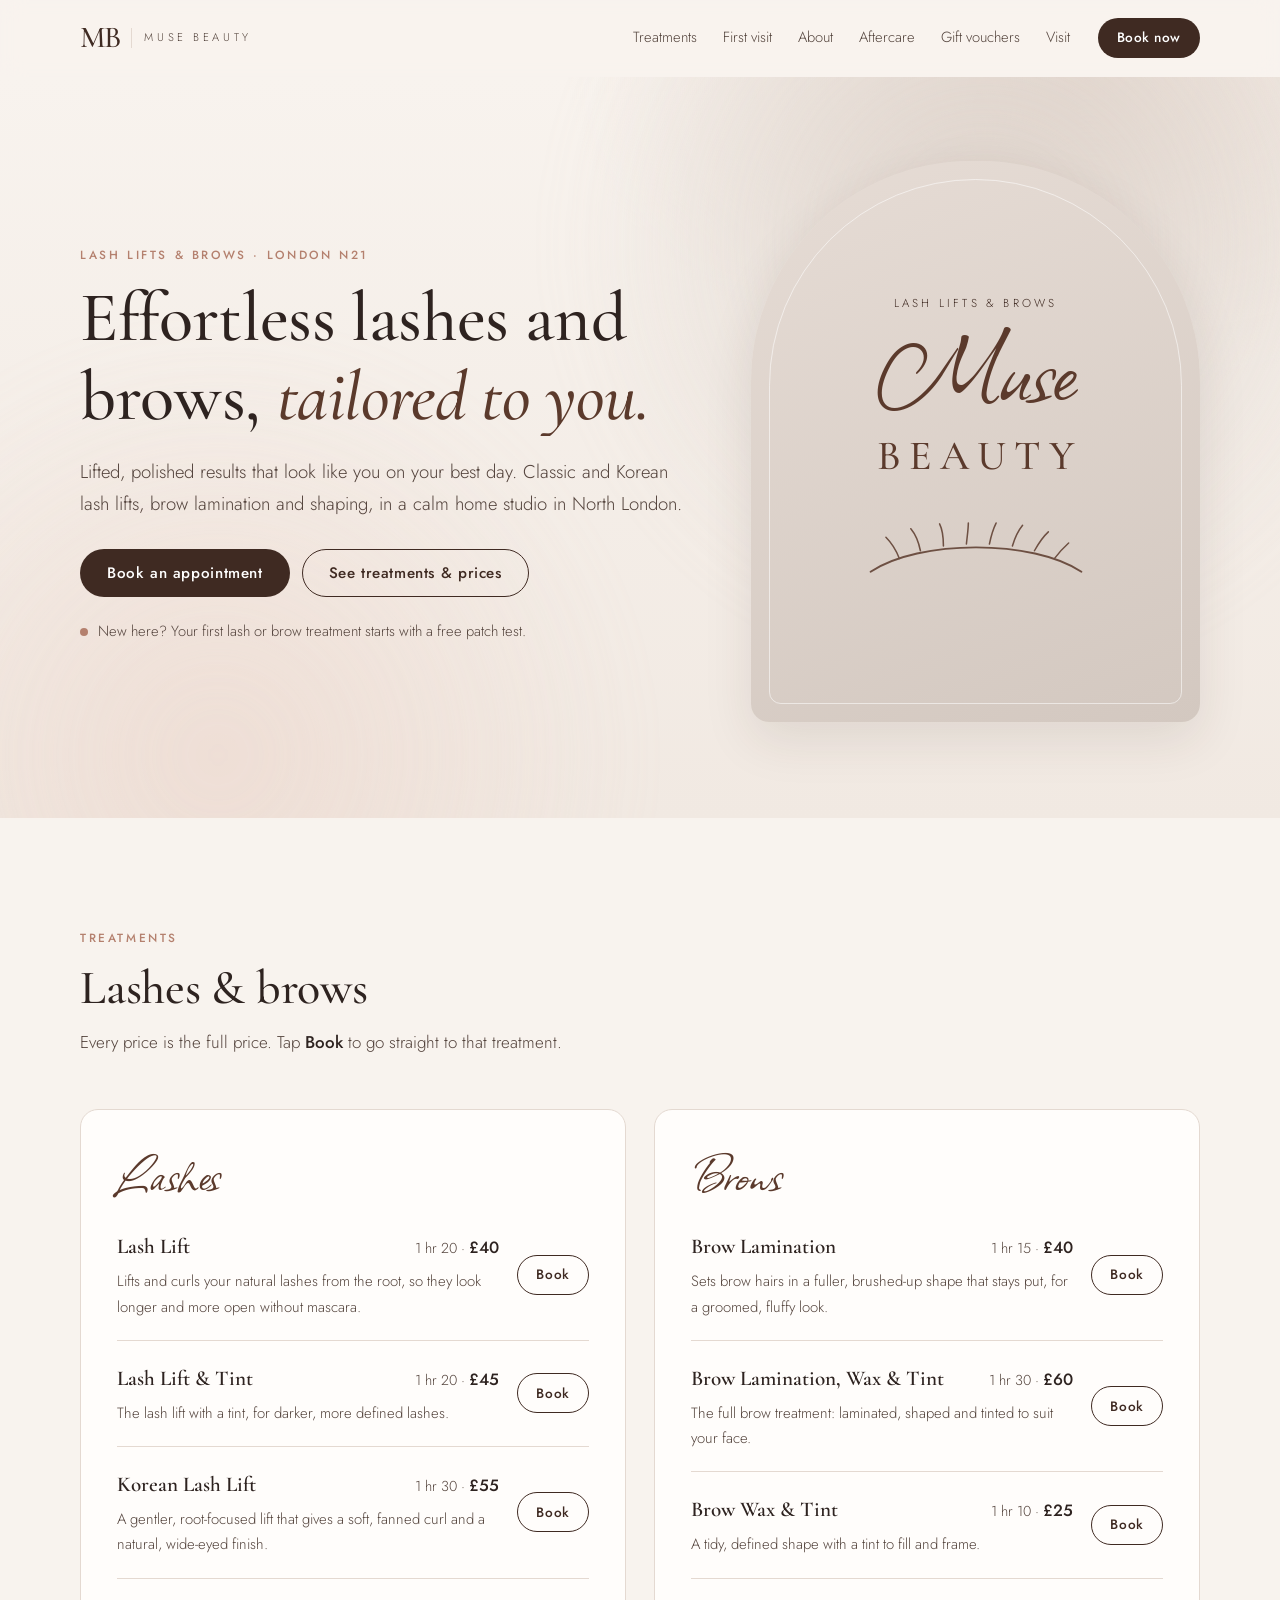
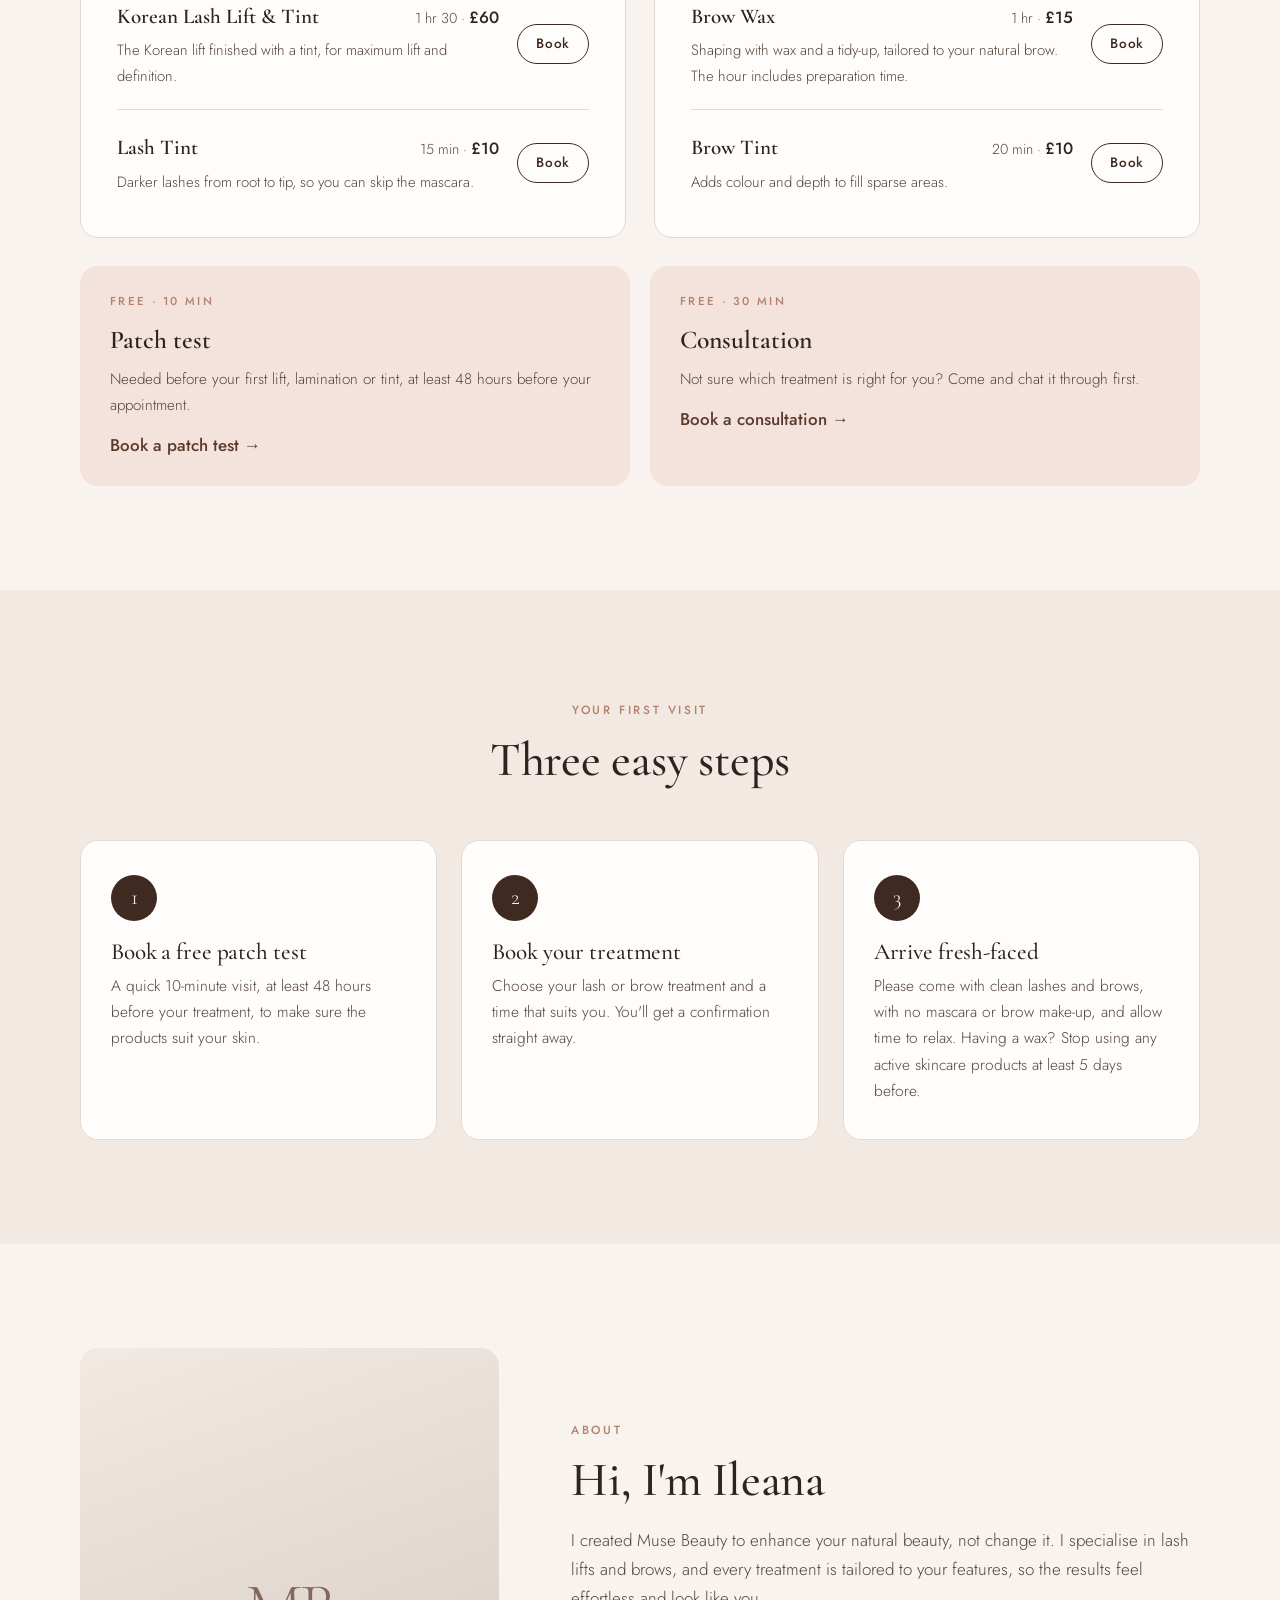
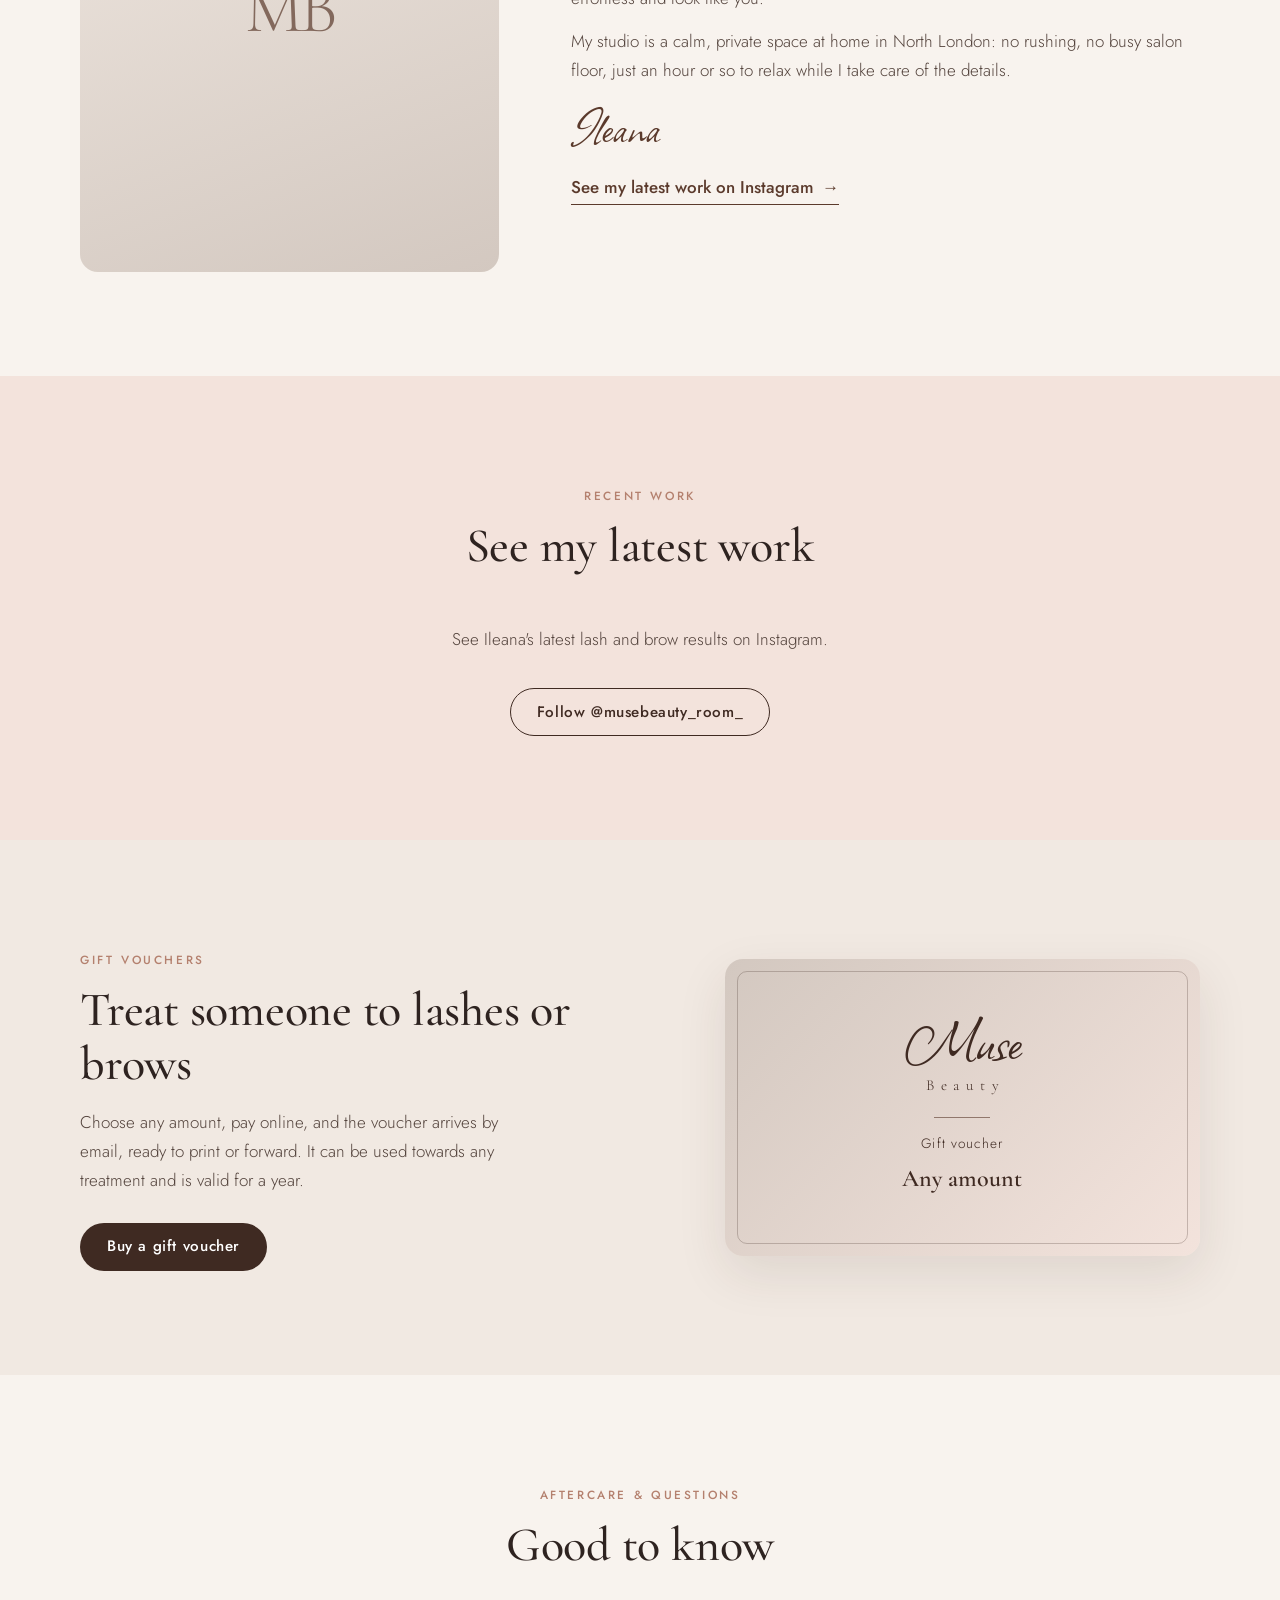
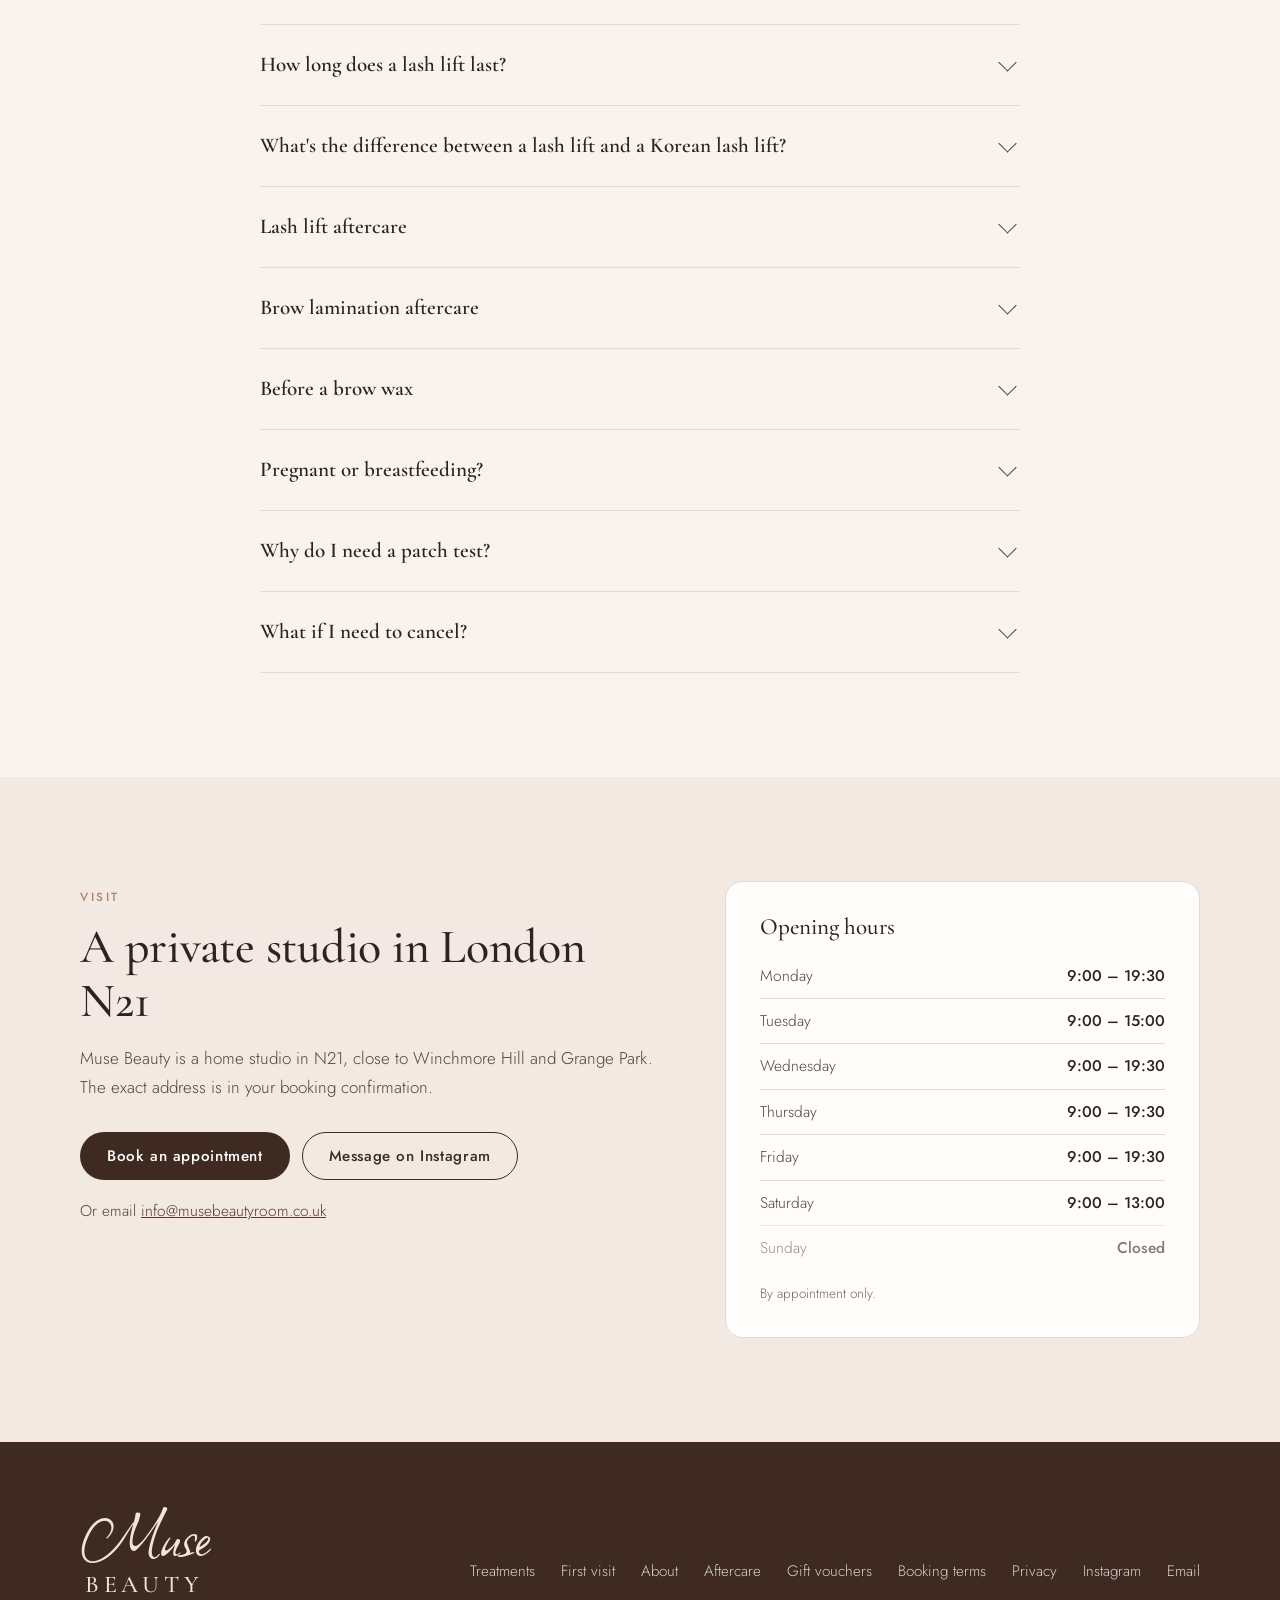
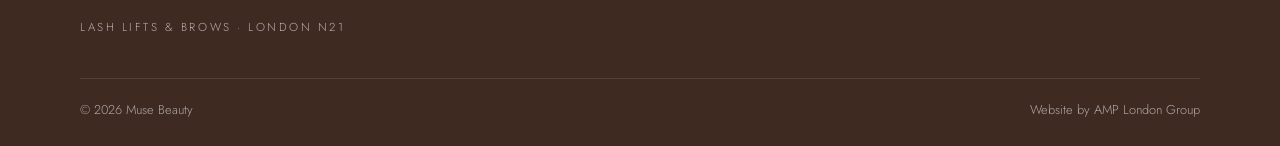
==== commit 1445088a: "Contact email; footer credit (remove draft notice) Co-Authored-By: Claude Opus 5.5 <noreply@anthropi" ====
--- a/index.html
+++ b/index.html
@@ -21,6 +21,7 @@
   "description": "Lash lifts, Korean lash lifts, brow lamination, waxing and tinting in a home studio in London N21.",
   "address": { "@type": "PostalAddress", "addressLocality": "London", "postalCode": "N21", "addressCountry": "GB" },
   "employee": { "@type": "Person", "name": "Ileana Alexandrou", "jobTitle": "Lash lift and brow artist" },
+  "email": "info@musebeautyroom.co.uk",
   "sameAs": ["https://www.instagram.com/musebeauty_room_"],
   "openingHoursSpecification": [
     { "@type": "OpeningHoursSpecification", "dayOfWeek": ["Monday","Wednesday","Thursday","Friday"], "opens": "09:00", "closes": "19:30" },
@@ -318,6 +319,7 @@
         <a class="btn btn-dark" href="https://bookings.gettimely.com/musebeauty1/bb/book" target="_blank" rel="noopener">Book an appointment</a>
         <a class="btn btn-line" href="https://www.instagram.com/musebeauty_room_" target="_blank" rel="noopener">Message on Instagram</a>
       </div>
+      <p class="contact-line">Or email <a href="mailto:info@musebeautyroom.co.uk">info@musebeautyroom.co.uk</a></p>
     </div>
     <div class="hours" data-motion="rise">
       <h3>Opening hours</h3>
@@ -353,11 +355,12 @@
       <a href="booking-terms.html">Booking terms</a>
       <a href="privacy.html">Privacy</a>
       <a href="https://www.instagram.com/musebeauty_room_" target="_blank" rel="noopener">Instagram</a>
+      <a href="mailto:info@musebeautyroom.co.uk">Email</a>
     </nav>
   </div>
   <div class="wrap f-legal">
     <span>© 2026 Muse Beauty</span>
-    <span>Draft design by AMP London Group, not the live site.</span>
+    <span>Website by AMP London Group</span>
   </div>
 </footer>
 
--- a/css/style.css
+++ b/css/style.css
@@ -240,3 +240,5 @@
 .legal a { color: var(--mocha); }
 .tbc { background: #FFE9A8; color: var(--ink); padding: 1px 6px; border-radius: 4px; font-size: 0.85em; font-weight: 500; }
 @media (max-width: 960px) { .legal-nav { display: none; } }
+.contact-line { margin-top: 18px; font-size: 0.97rem; }
+.contact-line a { color: var(--mocha); }
